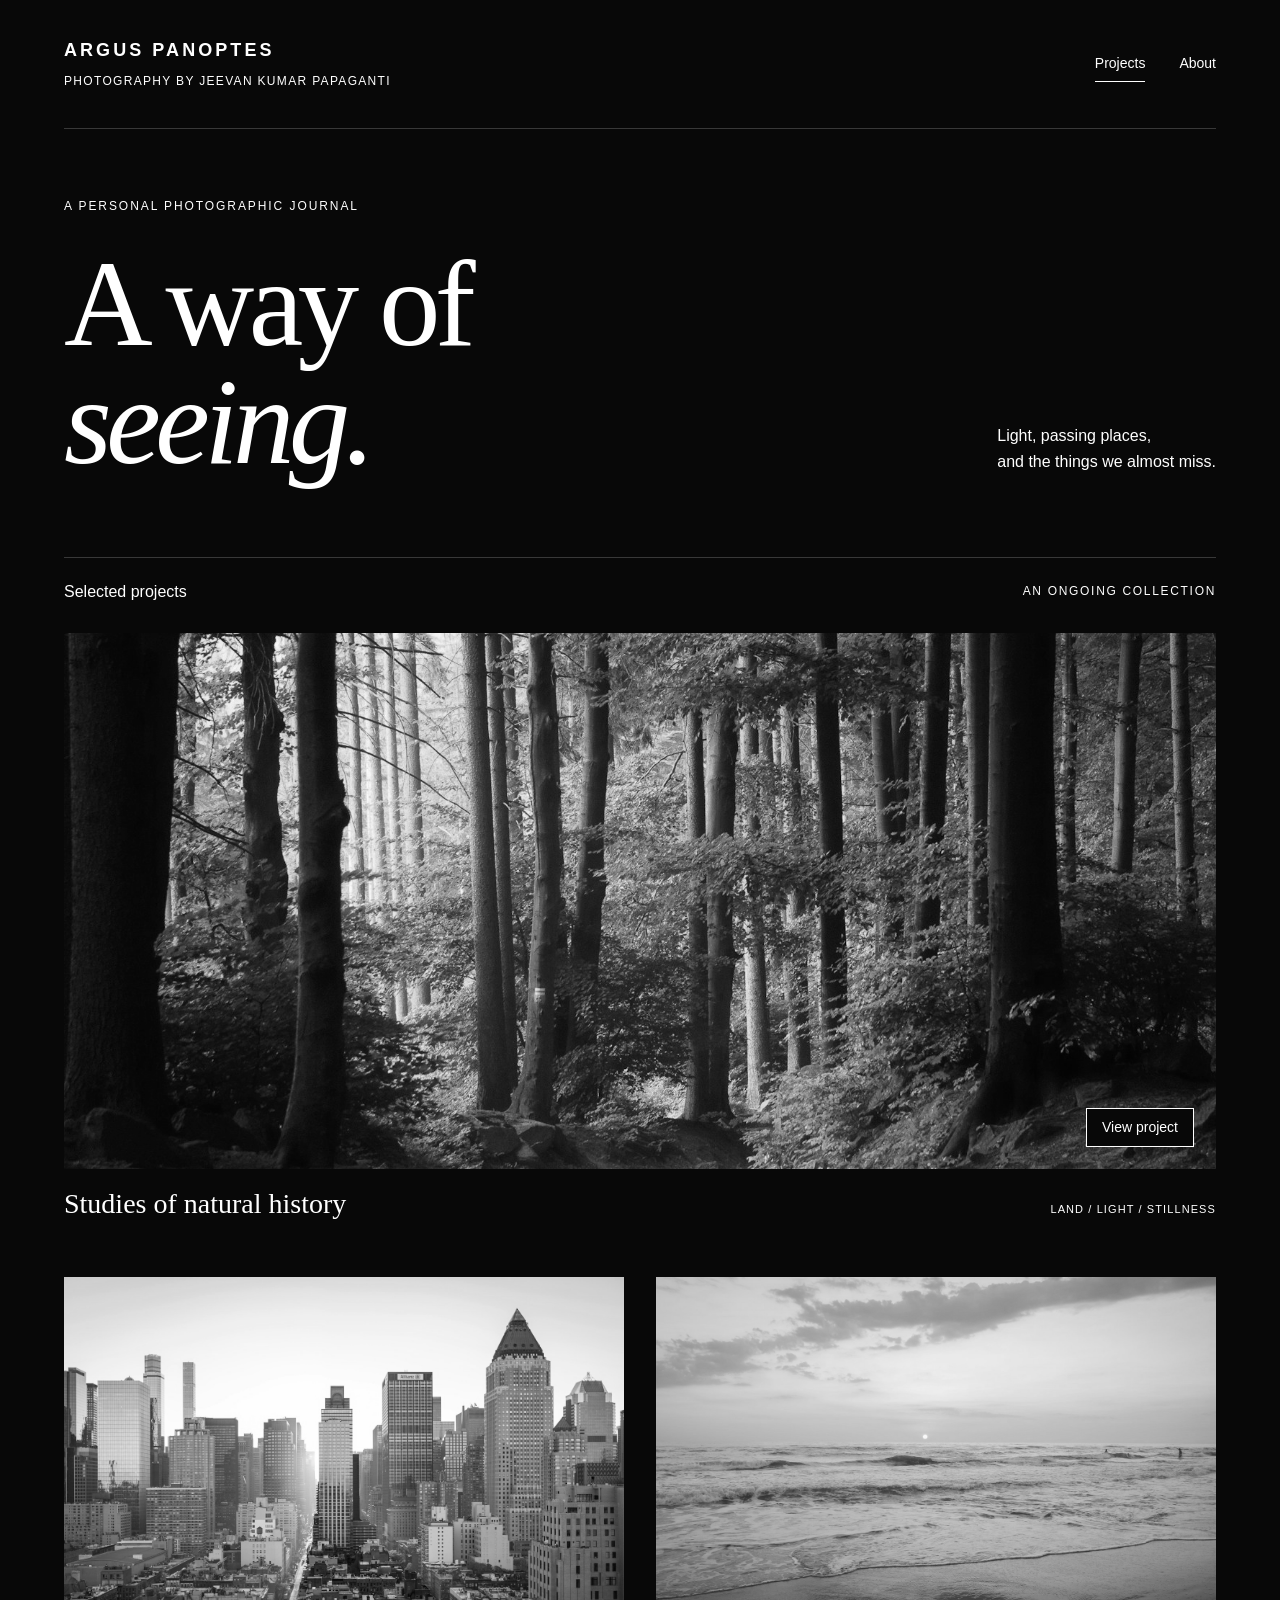
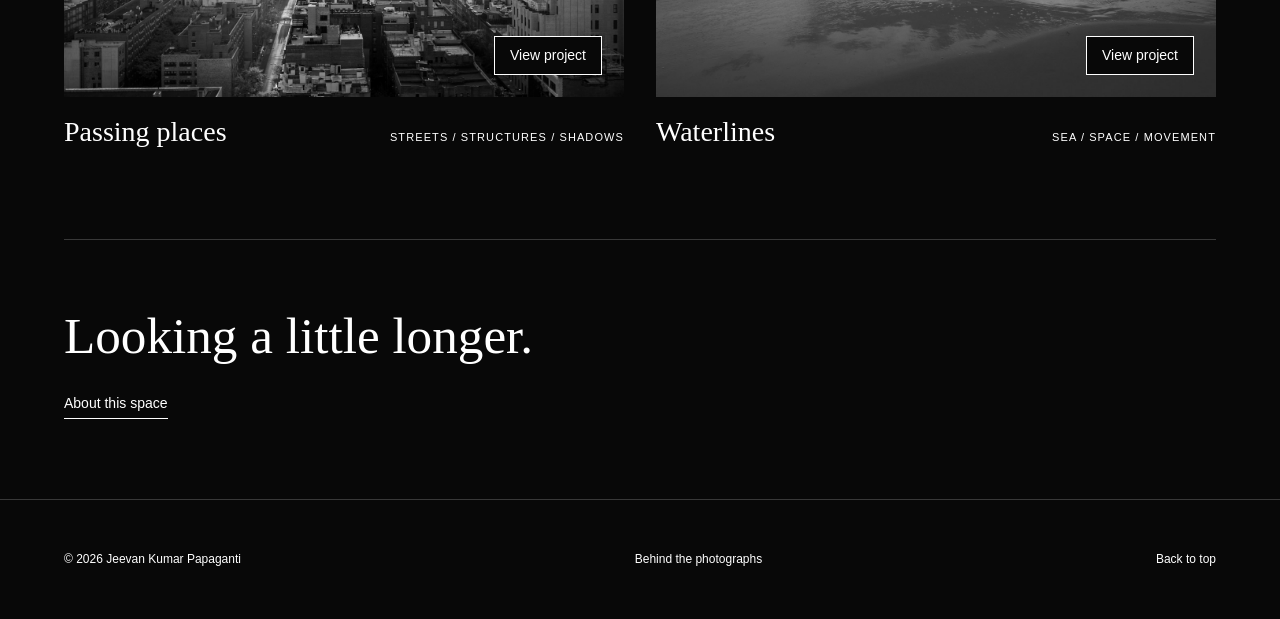
==== index.html @ d01eeb44 "Add files via upload" ====
<!doctype html>
<html lang="en">
<head>
  <meta charset="utf-8">
  <meta name="viewport" content="width=device-width, initial-scale=1">
  <meta name="description" content="Argus Panoptes — a photography portfolio of landscapes, architecture, and the sea.">
  <meta name="color-scheme" content="dark">
  <title>Selected projects | Argus Panoptes</title>
  <link rel="stylesheet" href="style.css">
</head>
<body id="top">
<a class="skip-link" href="#main">Skip to content</a>
<header class="site-header"><a class="brand" href="index.html" aria-label="Argus Panoptes home">ARGUS PANOPTES<span>PHOTOGRAPHY BY JEEVAN KUMAR PAPAGANTI</span></a><nav aria-label="Main navigation"><a href="index.html#projects" aria-current="page">Projects</a><a href="about.html">About</a></nav></header>
<main id="main"><section class="intro"><div><p class="eyebrow">A PERSONAL PHOTOGRAPHIC JOURNAL</p><h1>A way of<br><em>seeing.</em></h1></div><p class="intro-note">Light, passing places,<br>and the things we almost miss.</p></section><section id="projects" aria-labelledby="projects-title"><div class="section-heading"><h2 id="projects-title">Selected projects</h2><span>AN ONGOING COLLECTION</span></div><div class="project-grid"><article class="project-card"><a href="natural-history.html"><div class="image-wrap"><img src="images/forest.jpg" alt="Sunlight falling through a dense forest" fetchpriority="high" decoding="async"><span class="image-label">View project</span></div><div class="card-caption"><h3>Studies of natural history</h3><span>LAND / LIGHT / STILLNESS</span></div></a></article>
<article class="project-card"><a href="passing-places.html"><div class="image-wrap"><img src="images/city.jpg" alt="Buildings layered across a city skyline" loading="lazy" decoding="async"><span class="image-label">View project</span></div><div class="card-caption"><h3>Passing places</h3><span>STREETS / STRUCTURES / SHADOWS</span></div></a></article>
<article class="project-card"><a href="waterlines.html"><div class="image-wrap"><img src="images/coast.jpg" alt="An open stretch of ocean and coastline" loading="lazy" decoding="async"><span class="image-label">View project</span></div><div class="card-caption"><h3>Waterlines</h3><span>SEA / SPACE / MOVEMENT</span></div></a></article>
</div></section><section class="closing"><p>Looking a little longer.</p><a class="text-link" href="about.html">About this space</a></section></main>
<footer><span>© 2026 Jeevan Kumar Papaganti</span><a href="about.html">Behind the photographs</a><a href="#top">Back to top</a></footer>
</body>
</html>
---- style.css ----
/* ARGUS PANOPTES — plain HTML + CSS, no build step.
   All text is white. Change --background to adjust the canvas. */
:root { --background: #080808; --text: #fff; --line: #383838; --gutter: clamp(22px, 5vw, 88px); }
* { box-sizing: border-box; }
html { scroll-behavior: smooth; }
body { margin: 0; background: var(--background); color: var(--text); font: 16px/1.65 Arial, Helvetica, sans-serif; -webkit-font-smoothing: antialiased; }
a { color: inherit; text-decoration: none; }
a:focus-visible { outline: 2px solid #fff; outline-offset: 7px; }
img { display: block; width: 100%; filter: grayscale(100%); }
h1,h2,h3,p,figure { margin: 0; }
main, .site-header, footer { max-width: 1680px; margin-inline: auto; padding-inline: var(--gutter); }
.site-header { min-height: 128px; display: flex; align-items: center; justify-content: space-between; gap: 32px; }
.brand { font-size: 18px; letter-spacing: .17em; font-weight: 700; }
.brand span { display: block; margin-top: 7px; font-size: 12px; letter-spacing: .11em; font-weight: 400; }
nav { display: flex; gap: 34px; }
nav a { font-size: 14px; padding-block: 6px; border-bottom: 1px solid transparent; }
nav a:hover, nav a[aria-current] { border-color: #fff; }
.intro { border-top: 1px solid var(--line); padding: 68px 0 76px; display: flex; align-items: flex-end; justify-content: space-between; gap: 36px; }
.eyebrow { font-size: 12px; letter-spacing: .16em; margin-bottom: 28px; }
h1 { font: 400 clamp(68px, 9.6vw, 148px)/.96 Georgia, 'Times New Roman', serif; letter-spacing: -.045em; }
h1 em { font-weight: 400; }
.intro-note { max-width: 300px; font-size: 16px; padding-bottom: 5px; }
.section-heading { border-top: 1px solid var(--line); padding: 21px 0 28px; display: flex; align-items: center; justify-content: space-between; gap: 20px; }
.section-heading h2 { font-size: 16px; font-weight: 400; }
.section-heading span { font-size: 12px; letter-spacing: .14em; }
.project-grid { display: grid; grid-template-columns: repeat(2,minmax(0,1fr)); gap: 56px 32px; }
.project-card:first-child { grid-column: 1 / -1; }
.image-wrap { position: relative; overflow: hidden; background: #171717; }
.image-wrap img { aspect-ratio: 4 / 3; object-fit: cover; transition: transform .6s ease; }
.project-card:first-child img { aspect-ratio: 2.15 / 1; }
.image-label { position: absolute; right: 22px; bottom: 22px; padding: 7px 15px; background: #080808; border: 1px solid #fff; font-size: 14px; }
.project-card a:hover img { transform: scale(1.025); }
.card-caption { padding-top: 17px; display: flex; align-items: baseline; justify-content: space-between; gap: 12px; }
.card-caption h3 { font: 400 28px/1.25 Georgia, serif; }
.card-caption span { font-size: 11px; letter-spacing: .1em; }
.closing { margin-top: 90px; padding: 65px 0 80px; border-top: 1px solid var(--line); }
.closing p { font: 400 clamp(32px,4vw,58px)/1.2 Georgia,serif; margin-bottom: 24px; }
.text-link { display: inline-block; border-bottom: 1px solid #fff; padding-bottom: 3px; font-size: 14px; }
footer { min-height: 120px; display: flex; justify-content: space-between; align-items: center; gap: 24px; border-top: 1px solid var(--line); font-size: 12px; }
footer a:hover { text-decoration: underline; }
.project-intro { border-top: 1px solid var(--line); padding: 40px 0 64px; }
.project-intro .eyebrow { margin-top: 56px; }
.project-intro h1 { max-width: 1000px; font-size: clamp(54px,7.5vw,112px); }
.project-intro > p:last-child { margin-top: 24px; }
.photo-series { display: grid; gap: 80px; }
.photo-series img { height: auto; }
.photo-series .inset { width: 72%; margin-inline: auto; }
figcaption { font-size: 13px; padding-top: 13px; }
.next-project { margin-top: 90px; border-top: 1px solid var(--line); padding: 44px 0 70px; }
.next-project .eyebrow { margin-bottom: 16px; }
.next-project > a { font: 400 clamp(32px,5vw,64px)/1.2 Georgia,serif; }
.next-project > a:hover { text-decoration: underline; text-underline-offset: 8px; }
.about-layout { border-top: 1px solid var(--line); padding: 64px 0 90px; display: grid; grid-template-columns: 1fr 1fr; gap: 8%; align-items: start; }
.about-photo img { aspect-ratio: 3/4; object-fit: cover; }
.about-copy h1 { font-size: clamp(48px,5.5vw,84px); margin-bottom: 36px; }
.about-copy p { margin-bottom: 22px; max-width: 490px; }
.about-copy .name { font-size: 18px; }
.about-copy .demo-note { margin-top: 48px; font-size: 12px; border-top: 1px solid var(--line); padding-top: 20px; }
.skip-link { position: absolute; top: -100px; left: 16px; z-index: 10; background: #080808; padding: 12px 18px; border: 1px solid white; }
.skip-link:focus { top: 12px; }
@media (max-width: 900px) { .card-caption { display: block; } .card-caption span { display: block; margin-top: 7px; } .about-layout { gap: 6%; } }
@media (max-width: 600px) {
 .site-header { min-height: 125px; align-items: flex-start; padding-top: 25px; gap: 18px; }
 .brand { font-size: 14px; } .brand span { max-width: 180px; font-size: 10px; }
 nav { gap: 18px; } nav a { font-size: 14px; }
 .intro { padding: 44px 0; display: block; } .intro-note { margin-top: 30px; }
 h1 { font-size: clamp(64px,17vw,100px); }
 .section-heading span { font-size: 10px; text-align: right; }
 .project-grid { grid-template-columns: 1fr; gap: 36px; }
 .project-card:first-child img { aspect-ratio: 4/3; }
 .card-caption h3 { font-size: 26px; }
 .closing { margin-top: 50px; padding: 40px 0 50px; }
 footer { padding-block: 25px; flex-wrap: wrap; gap: 14px 24px; }
 footer span { width: 100%; }
 .photo-series { gap: 40px; } .photo-series .inset { width: 100%; }
 .project-intro { padding-bottom: 40px; }
 .project-intro .eyebrow { margin-top: 36px; }
 .about-layout { grid-template-columns: 1fr; gap: 40px; padding-top: 32px; }
 .about-photo img { aspect-ratio: 4/3; } .about-copy h1 { font-size: 58px; }
}
@media (prefers-reduced-motion: reduce) { html { scroll-behavior: auto; } .image-wrap img { transition: none; } }
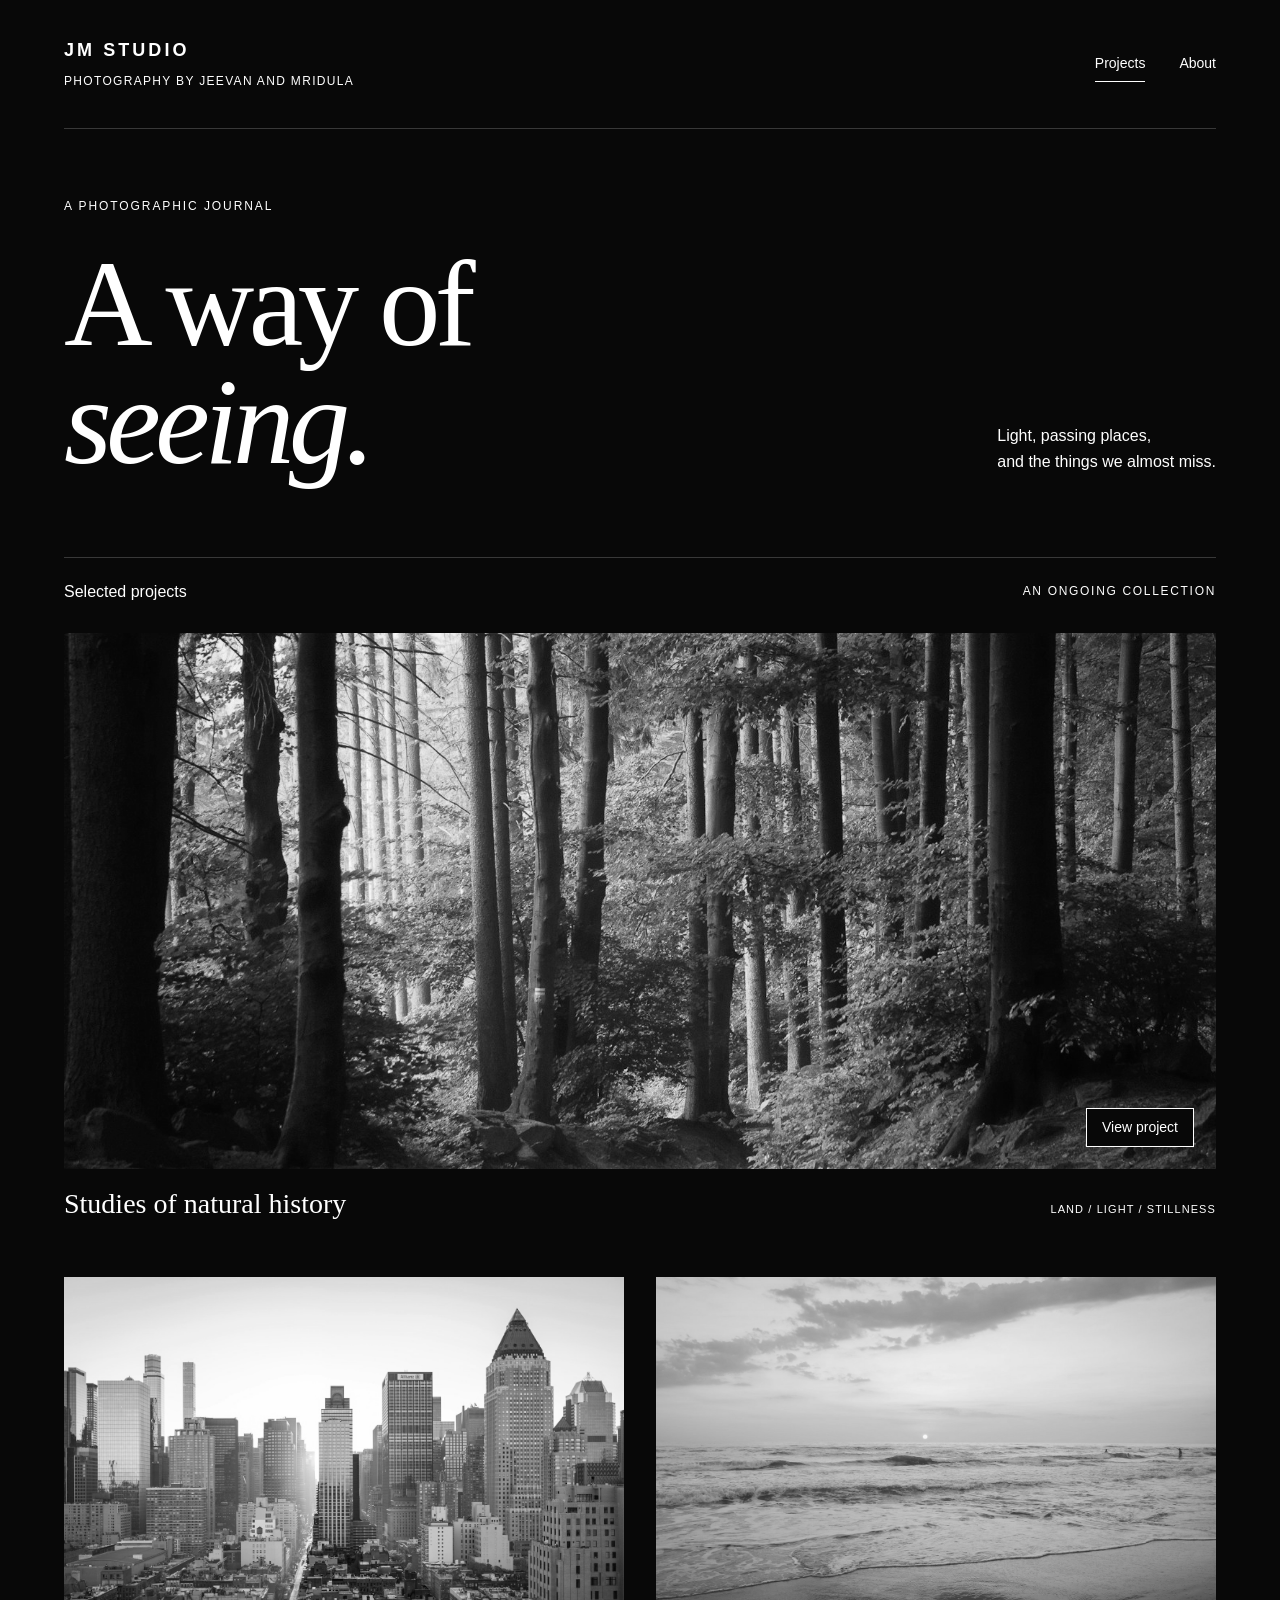
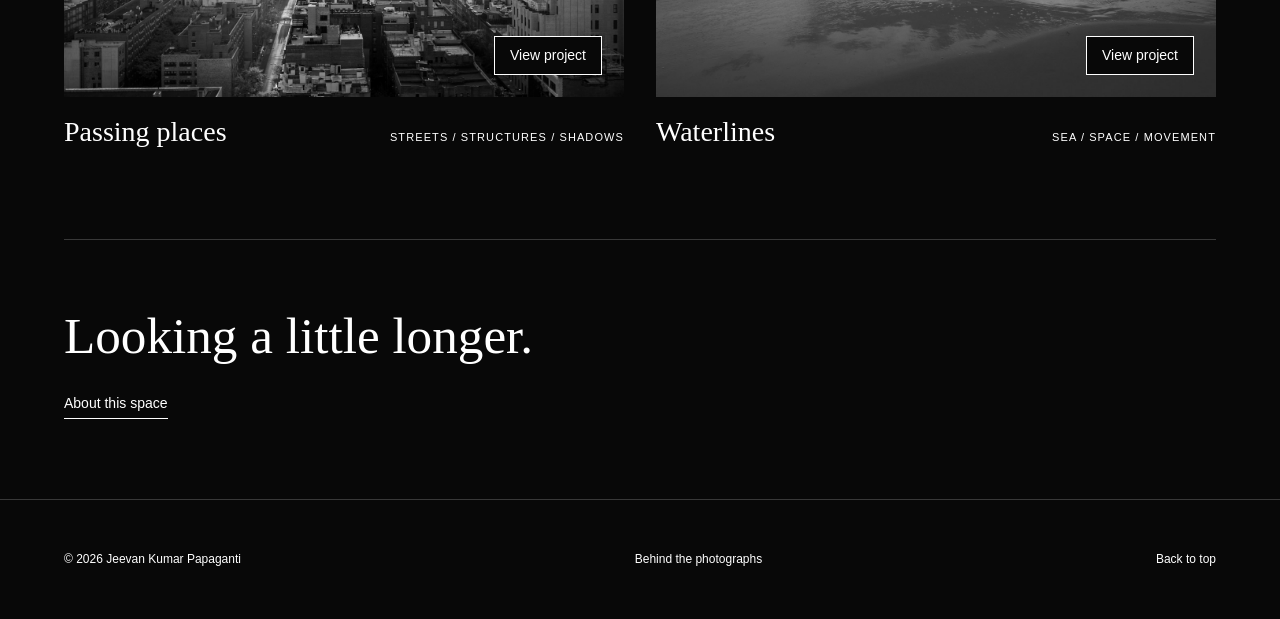
==== commit dbbe3890: "Update index.html" ====
--- a/index.html
+++ b/index.html
@@ -10,11 +10,11 @@
 </head>
 <body id="top">
 <a class="skip-link" href="#main">Skip to content</a>
-<header class="site-header"><a class="brand" href="index.html" aria-label="Argus Panoptes home">ARGUS PANOPTES<span>PHOTOGRAPHY BY JEEVAN KUMAR PAPAGANTI</span></a><nav aria-label="Main navigation"><a href="index.html#projects" aria-current="page">Projects</a><a href="about.html">About</a></nav></header>
-<main id="main"><section class="intro"><div><p class="eyebrow">A PERSONAL PHOTOGRAPHIC JOURNAL</p><h1>A way of<br><em>seeing.</em></h1></div><p class="intro-note">Light, passing places,<br>and the things we almost miss.</p></section><section id="projects" aria-labelledby="projects-title"><div class="section-heading"><h2 id="projects-title">Selected projects</h2><span>AN ONGOING COLLECTION</span></div><div class="project-grid"><article class="project-card"><a href="natural-history.html"><div class="image-wrap"><img src="images/forest.jpg" alt="Sunlight falling through a dense forest" fetchpriority="high" decoding="async"><span class="image-label">View project</span></div><div class="card-caption"><h3>Studies of natural history</h3><span>LAND / LIGHT / STILLNESS</span></div></a></article>
+<header class="site-header"><a class="brand" href="index.html" aria-label="Argus Panoptes home">JM STUDIO<span>PHOTOGRAPHY BY JEEVAN AND MRIDULA</span></a><nav aria-label="Main navigation"><a href="index.html#projects" aria-current="page">Projects</a><a href="about.html">About</a></nav></header>
+<main id="main"><section class="intro"><div><p class="eyebrow">A PHOTOGRAPHIC JOURNAL</p><h1>A way of<br><em>seeing.</em></h1></div><p class="intro-note">Light, passing places,<br>and the things we almost miss.</p></section><section id="projects" aria-labelledby="projects-title"><div class="section-heading"><h2 id="projects-title">Selected projects</h2><span>AN ONGOING COLLECTION</span></div><div class="project-grid"><article class="project-card"><a href="natural-history.html"><div class="image-wrap"><img src="images/forest.jpg" alt="Sunlight falling through a dense forest" fetchpriority="high" decoding="async"><span class="image-label">View project</span></div><div class="card-caption"><h3>Studies of natural history</h3><span>LAND / LIGHT / STILLNESS</span></div></a></article>
 <article class="project-card"><a href="passing-places.html"><div class="image-wrap"><img src="images/city.jpg" alt="Buildings layered across a city skyline" loading="lazy" decoding="async"><span class="image-label">View project</span></div><div class="card-caption"><h3>Passing places</h3><span>STREETS / STRUCTURES / SHADOWS</span></div></a></article>
 <article class="project-card"><a href="waterlines.html"><div class="image-wrap"><img src="images/coast.jpg" alt="An open stretch of ocean and coastline" loading="lazy" decoding="async"><span class="image-label">View project</span></div><div class="card-caption"><h3>Waterlines</h3><span>SEA / SPACE / MOVEMENT</span></div></a></article>
 </div></section><section class="closing"><p>Looking a little longer.</p><a class="text-link" href="about.html">About this space</a></section></main>
 <footer><span>© 2026 Jeevan Kumar Papaganti</span><a href="about.html">Behind the photographs</a><a href="#top">Back to top</a></footer>
 </body>
-</html>+</html>
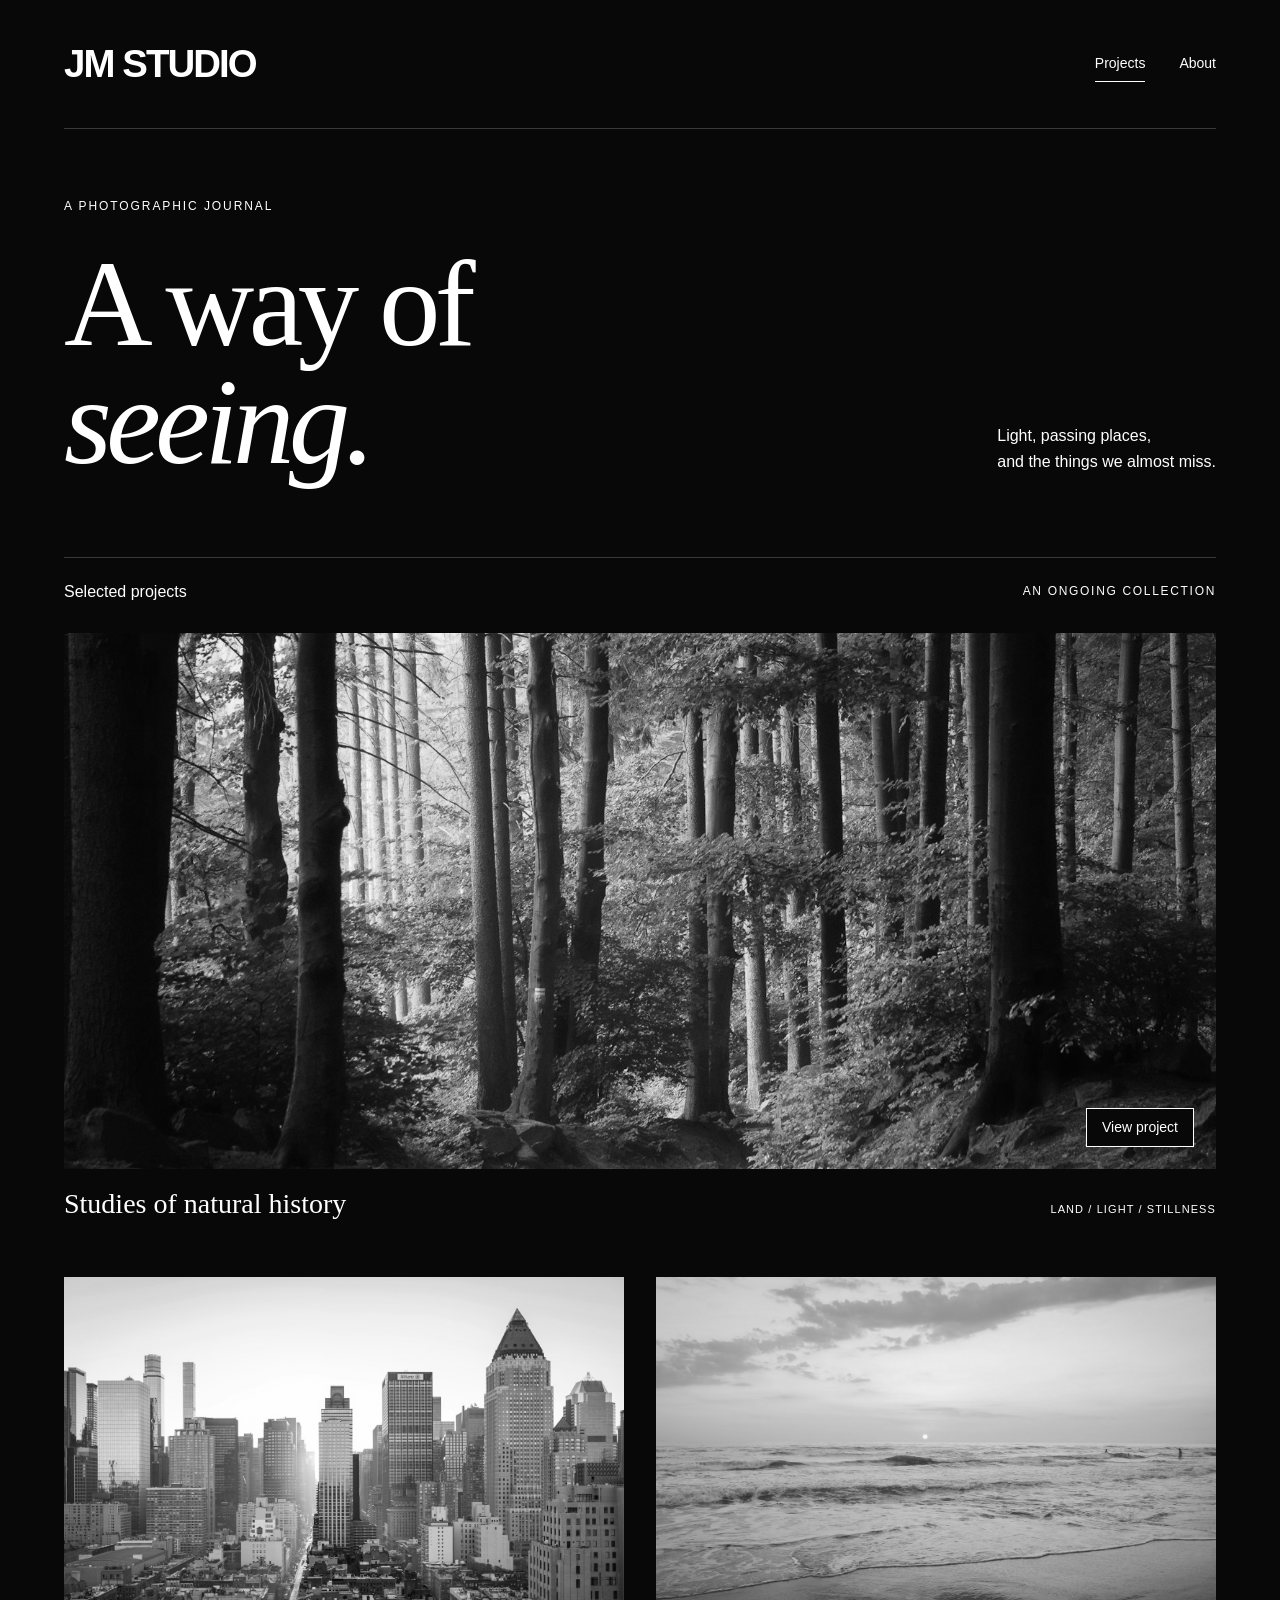
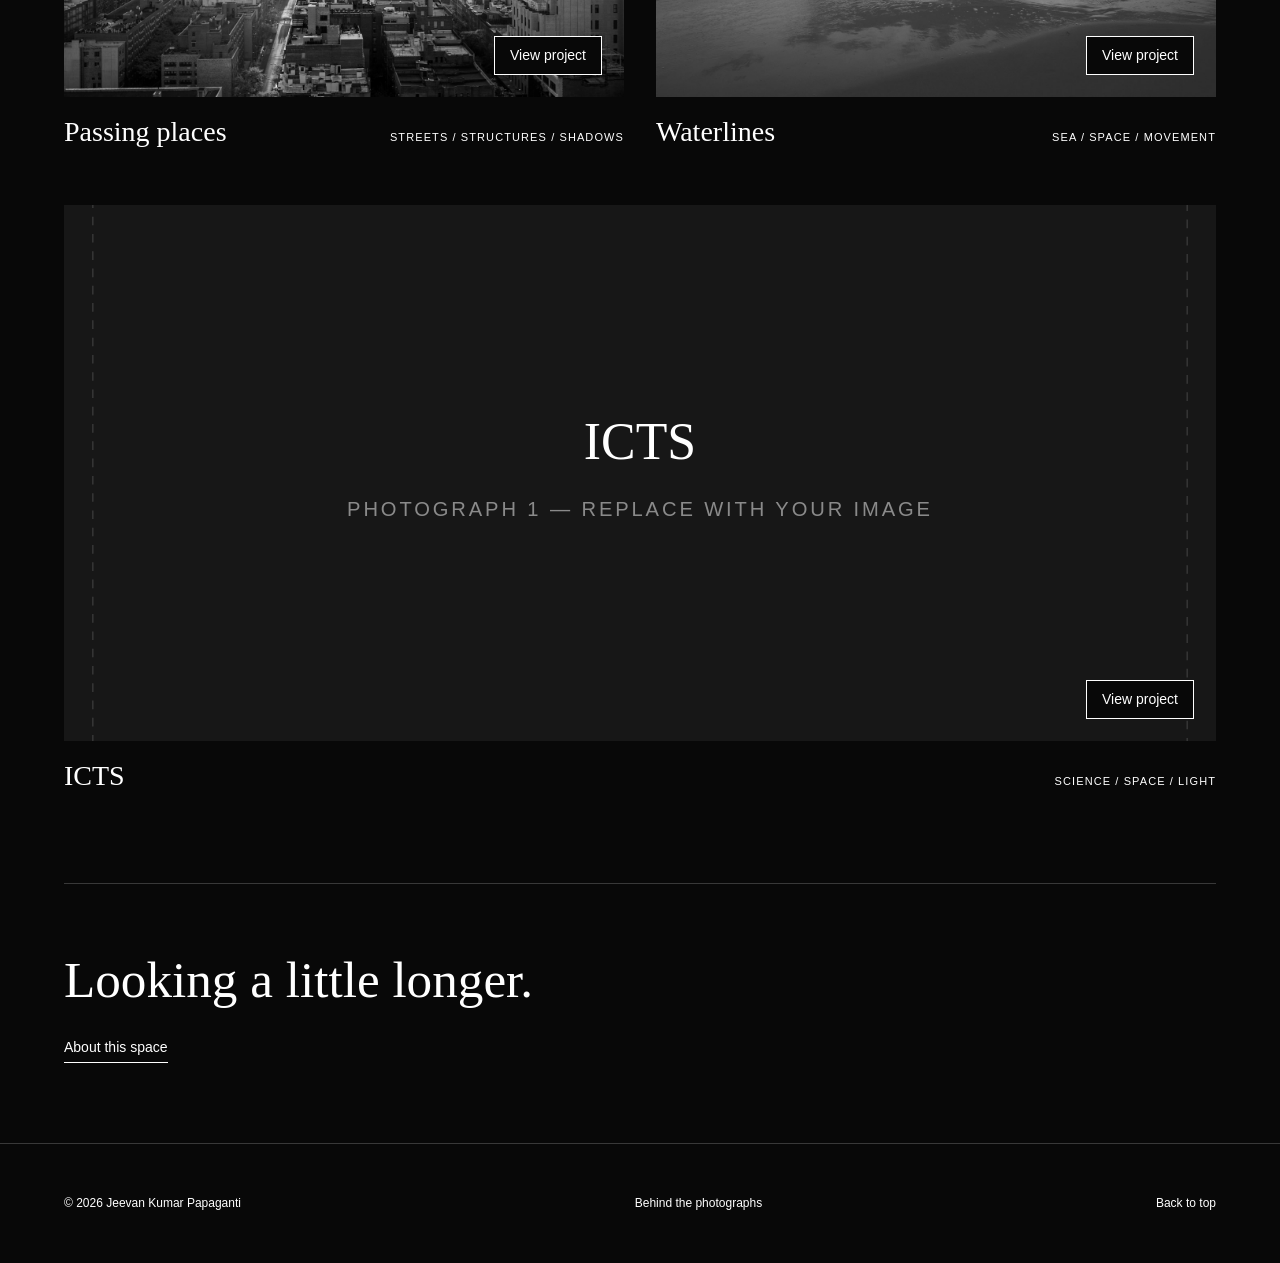
==== commit 1c1c8456: "Unify JM STUDIO logo size and add ICTS project with auto-generated photo archive (6b01cbff82276eb7cb" ====
--- a/index.html
+++ b/index.html
@@ -3,17 +3,18 @@
 <head>
   <meta charset="utf-8">
   <meta name="viewport" content="width=device-width, initial-scale=1">
-  <meta name="description" content="Argus Panoptes — a photography portfolio of landscapes, architecture, and the sea.">
+  <meta name="description" content="JM STUDIO — a photography portfolio of landscapes, architecture, and the sea.">
   <meta name="color-scheme" content="dark">
-  <title>Selected projects | Argus Panoptes</title>
+  <title>Selected projects | JM STUDIO</title>
   <link rel="stylesheet" href="style.css">
 </head>
 <body id="top">
 <a class="skip-link" href="#main">Skip to content</a>
-<header class="site-header"><a class="brand" href="index.html" aria-label="Argus Panoptes home">JM STUDIO<span>PHOTOGRAPHY BY JEEVAN AND MRIDULA</span></a><nav aria-label="Main navigation"><a href="index.html#projects" aria-current="page">Projects</a><a href="about.html">About</a></nav></header>
+<header class="site-header"><a class="brand" href="index.html" aria-label="JM STUDIO home">JM STUDIO</a><nav aria-label="Main navigation"><a href="index.html#projects" aria-current="page">Projects</a><a href="about.html">About</a></nav></header>
 <main id="main"><section class="intro"><div><p class="eyebrow">A PHOTOGRAPHIC JOURNAL</p><h1>A way of<br><em>seeing.</em></h1></div><p class="intro-note">Light, passing places,<br>and the things we almost miss.</p></section><section id="projects" aria-labelledby="projects-title"><div class="section-heading"><h2 id="projects-title">Selected projects</h2><span>AN ONGOING COLLECTION</span></div><div class="project-grid"><article class="project-card"><a href="natural-history.html"><div class="image-wrap"><img src="images/forest.jpg" alt="Sunlight falling through a dense forest" fetchpriority="high" decoding="async"><span class="image-label">View project</span></div><div class="card-caption"><h3>Studies of natural history</h3><span>LAND / LIGHT / STILLNESS</span></div></a></article>
 <article class="project-card"><a href="passing-places.html"><div class="image-wrap"><img src="images/city.jpg" alt="Buildings layered across a city skyline" loading="lazy" decoding="async"><span class="image-label">View project</span></div><div class="card-caption"><h3>Passing places</h3><span>STREETS / STRUCTURES / SHADOWS</span></div></a></article>
 <article class="project-card"><a href="waterlines.html"><div class="image-wrap"><img src="images/coast.jpg" alt="An open stretch of ocean and coastline" loading="lazy" decoding="async"><span class="image-label">View project</span></div><div class="card-caption"><h3>Waterlines</h3><span>SEA / SPACE / MOVEMENT</span></div></a></article>
+<article class="project-card"><a href="icts.html"><div class="image-wrap"><img src="images/icts/icts-placeholder-1.svg" alt="Placeholder for an ICTS photograph" loading="lazy" decoding="async"><span class="image-label">View project</span></div><div class="card-caption"><h3>ICTS</h3><span>SCIENCE / SPACE / LIGHT</span></div></a></article>
 </div></section><section class="closing"><p>Looking a little longer.</p><a class="text-link" href="about.html">About this space</a></section></main>
 <footer><span>© 2026 Jeevan Kumar Papaganti</span><a href="about.html">Behind the photographs</a><a href="#top">Back to top</a></footer>
 </body>
--- a/style.css
+++ b/style.css
@@ -10,8 +10,7 @@
 h1,h2,h3,p,figure { margin: 0; }
 main, .site-header, footer { max-width: 1680px; margin-inline: auto; padding-inline: var(--gutter); }
 .site-header { min-height: 128px; display: flex; align-items: center; justify-content: space-between; gap: 32px; }
-.brand { font-size: 18px; letter-spacing: .17em; font-weight: 700; }
-.brand span { display: block; margin-top: 7px; font-size: 12px; letter-spacing: .11em; font-weight: 400; }
+.brand { font-size: clamp(25px, 3vw, 42px); font-weight: 700; letter-spacing: -.05em; line-height: 1.1; } /* matches about.css */
 nav { display: flex; gap: 34px; }
 nav a { font-size: 14px; padding-block: 6px; border-bottom: 1px solid transparent; }
 nav a:hover, nav a[aria-current] { border-color: #fff; }
@@ -28,6 +27,9 @@
 .image-wrap { position: relative; overflow: hidden; background: #171717; }
 .image-wrap img { aspect-ratio: 4 / 3; object-fit: cover; transition: transform .6s ease; }
 .project-card:first-child img { aspect-ratio: 2.15 / 1; }
+/* A lone last card (even count) also spans the full width. */
+.project-card:nth-child(even):last-child { grid-column: 1 / -1; }
+.project-card:nth-child(even):last-child img { aspect-ratio: 2.15 / 1; }
 .image-label { position: absolute; right: 22px; bottom: 22px; padding: 7px 15px; background: #080808; border: 1px solid #fff; font-size: 14px; }
 .project-card a:hover img { transform: scale(1.025); }
 .card-caption { padding-top: 17px; display: flex; align-items: baseline; justify-content: space-between; gap: 12px; }
@@ -58,24 +60,51 @@
 .about-copy .demo-note { margin-top: 48px; font-size: 12px; border-top: 1px solid var(--line); padding-top: 20px; }
 .skip-link { position: absolute; top: -100px; left: 16px; z-index: 10; background: #080808; padding: 12px 18px; border: 1px solid white; }
 .skip-link:focus { top: 12px; }
+/* ICTS archive (pages generated by scripts/build-icts-archive.mjs) */
+.archive-link { margin-top: 80px; border-top: 1px solid var(--line); padding-top: 40px; display: flex; align-items: baseline; justify-content: space-between; gap: 20px; flex-wrap: wrap; }
+.archive-link p { font: 400 clamp(26px,3vw,40px)/1.2 Georgia,serif; }
+.archive-grid { list-style: none; margin: 0; padding: 0; display: grid; grid-template-columns: repeat(auto-fill, minmax(min(100%, 240px), 1fr)); gap: 12px; }
+.archive-grid a { display: block; overflow: hidden; background: #171717; }
+.archive-grid img { aspect-ratio: 1; height: auto; object-fit: cover; transition: transform .5s ease, opacity .3s ease; }
+.archive-grid a:hover img { transform: scale(1.03); opacity: .85; }
+.archive-grid a:focus-visible { outline-offset: 3px; }
+.archive-empty { border-top: 1px solid var(--line); padding: 40px 0; }
+.pagination { margin-top: 56px; display: flex; align-items: center; justify-content: space-between; gap: 20px; flex-wrap: wrap; font-size: 14px; }
+.page-numbers { display: flex; flex-wrap: wrap; gap: 6px; }
+.page-numbers a, .page-gap { min-width: 40px; padding: 8px 10px; text-align: center; border: 1px solid var(--line); }
+.page-gap { border-color: transparent; }
+.page-numbers a:hover, .page-numbers a[aria-current] { border-color: #fff; }
+.page-step { border-bottom: 1px solid #fff; padding-bottom: 3px; }
+.page-step[aria-disabled] { opacity: .35; border-color: transparent; }
+.viewer { width: 100vw; height: 100vh; max-width: none; max-height: none; margin: 0; padding: 56px 72px; border: 0; background: rgba(8,8,8,.97); color: #fff; }
+.viewer[open] { display: flex; align-items: center; justify-content: center; }
+.viewer::backdrop { background: rgba(8,8,8,.9); }
+.viewer img { width: auto; max-width: 100%; max-height: 100%; object-fit: contain; }
+.viewer button { position: absolute; background: none; border: 0; color: #fff; font: inherit; cursor: pointer; padding: 10px 14px; }
+.viewer button:focus-visible { outline: 2px solid #fff; }
+.viewer-close { top: 12px; right: 16px; font-size: 14px; border-bottom: 1px solid #fff; }
+.viewer-prev, .viewer-next { top: 50%; transform: translateY(-50%); font-size: 48px; line-height: 1; }
+.viewer-prev { left: 8px; } .viewer-next { right: 8px; }
+.viewer-count { position: absolute; top: 20px; left: 24px; font-size: 13px; letter-spacing: .1em; }
 @media (max-width: 900px) { .card-caption { display: block; } .card-caption span { display: block; margin-top: 7px; } .about-layout { gap: 6%; } }
 @media (max-width: 600px) {
  .site-header { min-height: 125px; align-items: flex-start; padding-top: 25px; gap: 18px; }
- .brand { font-size: 14px; } .brand span { max-width: 180px; font-size: 10px; }
  nav { gap: 18px; } nav a { font-size: 14px; }
  .intro { padding: 44px 0; display: block; } .intro-note { margin-top: 30px; }
  h1 { font-size: clamp(64px,17vw,100px); }
  .section-heading span { font-size: 10px; text-align: right; }
  .project-grid { grid-template-columns: 1fr; gap: 36px; }
- .project-card:first-child img { aspect-ratio: 4/3; }
+ .project-card:first-child img, .project-card:nth-child(even):last-child img { aspect-ratio: 4/3; }
  .card-caption h3 { font-size: 26px; }
  .closing { margin-top: 50px; padding: 40px 0 50px; }
  footer { padding-block: 25px; flex-wrap: wrap; gap: 14px 24px; }
  footer span { width: 100%; }
+ .archive-grid { grid-template-columns: repeat(2, minmax(0, 1fr)); gap: 6px; }
+ .viewer { padding: 56px 12px; } .viewer-prev, .viewer-next { top: auto; bottom: 12px; transform: none; }
  .photo-series { gap: 40px; } .photo-series .inset { width: 100%; }
  .project-intro { padding-bottom: 40px; }
  .project-intro .eyebrow { margin-top: 36px; }
  .about-layout { grid-template-columns: 1fr; gap: 40px; padding-top: 32px; }
  .about-photo img { aspect-ratio: 4/3; } .about-copy h1 { font-size: 58px; }
 }
-@media (prefers-reduced-motion: reduce) { html { scroll-behavior: auto; } .image-wrap img { transition: none; } }
+@media (prefers-reduced-motion: reduce) { html { scroll-behavior: auto; } .image-wrap img, .archive-grid img { transition: none; } }
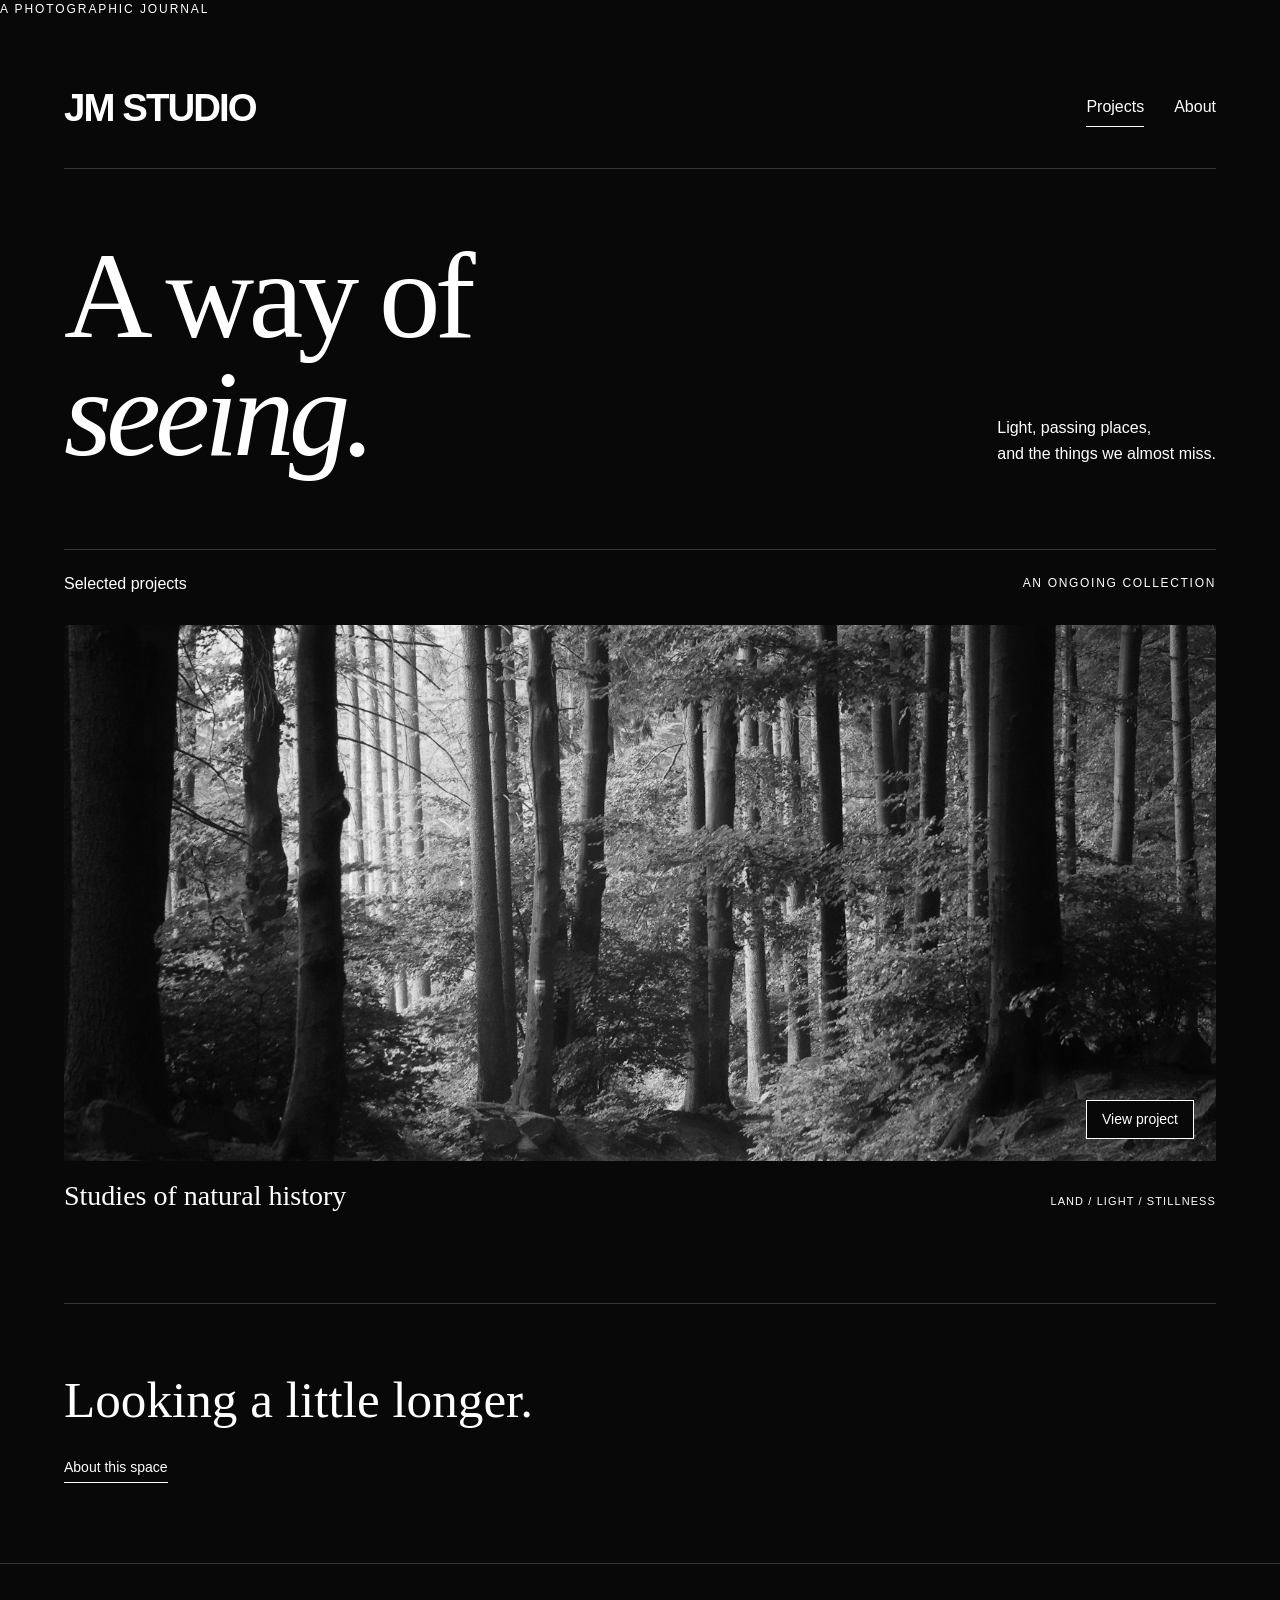
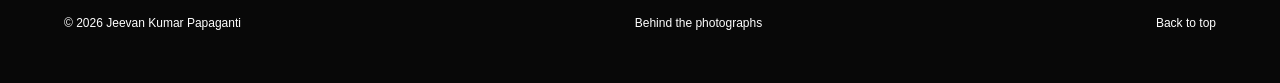
==== commit b75c5cd2: "deleted someshit" ====
--- a/index.html
+++ b/index.html
@@ -5,16 +5,16 @@
   <meta name="viewport" content="width=device-width, initial-scale=1">
   <meta name="description" content="JM STUDIO — a photography portfolio of landscapes, architecture, and the sea.">
   <meta name="color-scheme" content="dark">
-  <title>Selected projects | JM STUDIO</title>
+  <title>Selected projects | JM STUDIO</title><p class="eyebrow">A PHOTOGRAPHIC JOURNAL</p>
   <link rel="stylesheet" href="style.css">
 </head>
 <body id="top">
 <a class="skip-link" href="#main">Skip to content</a>
 <header class="site-header"><a class="brand" href="index.html" aria-label="JM STUDIO home">JM STUDIO</a><nav aria-label="Main navigation"><a href="index.html#projects" aria-current="page">Projects</a><a href="about.html">About</a></nav></header>
-<main id="main"><section class="intro"><div><p class="eyebrow">A PHOTOGRAPHIC JOURNAL</p><h1>A way of<br><em>seeing.</em></h1></div><p class="intro-note">Light, passing places,<br>and the things we almost miss.</p></section><section id="projects" aria-labelledby="projects-title"><div class="section-heading"><h2 id="projects-title">Selected projects</h2><span>AN ONGOING COLLECTION</span></div><div class="project-grid"><article class="project-card"><a href="natural-history.html"><div class="image-wrap"><img src="images/forest.jpg" alt="Sunlight falling through a dense forest" fetchpriority="high" decoding="async"><span class="image-label">View project</span></div><div class="card-caption"><h3>Studies of natural history</h3><span>LAND / LIGHT / STILLNESS</span></div></a></article>
-<article class="project-card"><a href="passing-places.html"><div class="image-wrap"><img src="images/city.jpg" alt="Buildings layered across a city skyline" loading="lazy" decoding="async"><span class="image-label">View project</span></div><div class="card-caption"><h3>Passing places</h3><span>STREETS / STRUCTURES / SHADOWS</span></div></a></article>
-<article class="project-card"><a href="waterlines.html"><div class="image-wrap"><img src="images/coast.jpg" alt="An open stretch of ocean and coastline" loading="lazy" decoding="async"><span class="image-label">View project</span></div><div class="card-caption"><h3>Waterlines</h3><span>SEA / SPACE / MOVEMENT</span></div></a></article>
-<article class="project-card"><a href="icts.html"><div class="image-wrap"><img src="images/icts/icts-placeholder-1.svg" alt="Placeholder for an ICTS photograph" loading="lazy" decoding="async"><span class="image-label">View project</span></div><div class="card-caption"><h3>ICTS</h3><span>SCIENCE / SPACE / LIGHT</span></div></a></article>
+<main id="main"><section class="intro"><div><h1>A way of<br><em>seeing.</em></h1></div><p class="intro-note">Light, passing places,<br>and the things we almost miss.</p></section><section id="projects" aria-labelledby="projects-title"><div class="section-heading"><h2 id="projects-title">Selected projects</h2><span>AN ONGOING COLLECTION</span></div><div class="project-grid"><article class="project-card"><a href="natural-history.html"><div class="image-wrap"><img src="images/forest.jpg" alt="Sunlight falling through a dense forest" fetchpriority="high" decoding="async"><span class="image-label">View project</span></div><div class="card-caption"><h3>Studies of natural history</h3><span>LAND / LIGHT / STILLNESS</span></div></a></article>
+<!-- <article class="project-card"><a href="passing-places.html"><div class="image-wrap"><img src="images/city.jpg" alt="Buildings layered across a city skyline" loading="lazy" decoding="async"><span class="image-label">View project</span></div><div class="card-caption"><h3>Passing places</h3><span>STREETS / STRUCTURES / SHADOWS</span></div></a></article> -->
+<!-- <article class="project-card"><a href="waterlines.html"><div class="image-wrap"><img src="images/coast.jpg" alt="An open stretch of ocean and coastline" loading="lazy" decoding="async"><span class="image-label">View project</span></div><div class="card-caption"><h3>Waterlines</h3><span>SEA / SPACE / MOVEMENT</span></div></a></article> -->
+<!-- <article class="project-card"><a href="icts.html"><div class="image-wrap"><img src="images/icts/icts-placeholder-1.svg" alt="Placeholder for an ICTS photograph" loading="lazy" decoding="async"><span class="image-label">View project</span></div><div class="card-caption"><h3>ICTS</h3><span>SCIENCE / SPACE / LIGHT</span></div></a></article> -->
 </div></section><section class="closing"><p>Looking a little longer.</p><a class="text-link" href="about.html">About this space</a></section></main>
 <footer><span>© 2026 Jeevan Kumar Papaganti</span><a href="about.html">Behind the photographs</a><a href="#top">Back to top</a></footer>
 </body>
--- a/style.css
+++ b/style.css
@@ -9,10 +9,11 @@
 img { display: block; width: 100%; filter: grayscale(100%); }
 h1,h2,h3,p,figure { margin: 0; }
 main, .site-header, footer { max-width: 1680px; margin-inline: auto; padding-inline: var(--gutter); }
-.site-header { min-height: 128px; display: flex; align-items: center; justify-content: space-between; gap: 32px; }
-.brand { font-size: clamp(25px, 3vw, 42px); font-weight: 700; letter-spacing: -.05em; line-height: 1.1; } /* matches about.css */
-nav { display: flex; gap: 34px; }
-nav a { font-size: 14px; padding-block: 6px; border-bottom: 1px solid transparent; }
+/* Header + logo match about.css exactly so JM STUDIO looks identical on every page. */
+.site-header { max-width: 1560px; padding-inline: clamp(22px, 5vw, 80px); min-height: 120px; display: flex; align-items: center; justify-content: space-between; gap: 24px; }
+.brand { font-size: clamp(25px, 3vw, 42px); font-weight: 700; letter-spacing: -.05em; line-height: 1.1; white-space: nowrap; font-family: Arial, Helvetica, sans-serif; }
+nav { display: flex; gap: 30px; }
+nav a { font-size: 16px; padding-block: 6px; border-bottom: 1px solid transparent; }
 nav a:hover, nav a[aria-current] { border-color: #fff; }
 .intro { border-top: 1px solid var(--line); padding: 68px 0 76px; display: flex; align-items: flex-end; justify-content: space-between; gap: 36px; }
 .eyebrow { font-size: 12px; letter-spacing: .16em; margin-bottom: 28px; }
@@ -88,7 +89,7 @@
 .viewer-count { position: absolute; top: 20px; left: 24px; font-size: 13px; letter-spacing: .1em; }
 @media (max-width: 900px) { .card-caption { display: block; } .card-caption span { display: block; margin-top: 7px; } .about-layout { gap: 6%; } }
 @media (max-width: 600px) {
- .site-header { min-height: 125px; align-items: flex-start; padding-top: 25px; gap: 18px; }
+ .site-header { min-height: 96px; gap: 18px; }
  nav { gap: 18px; } nav a { font-size: 14px; }
  .intro { padding: 44px 0; display: block; } .intro-note { margin-top: 30px; }
  h1 { font-size: clamp(64px,17vw,100px); }
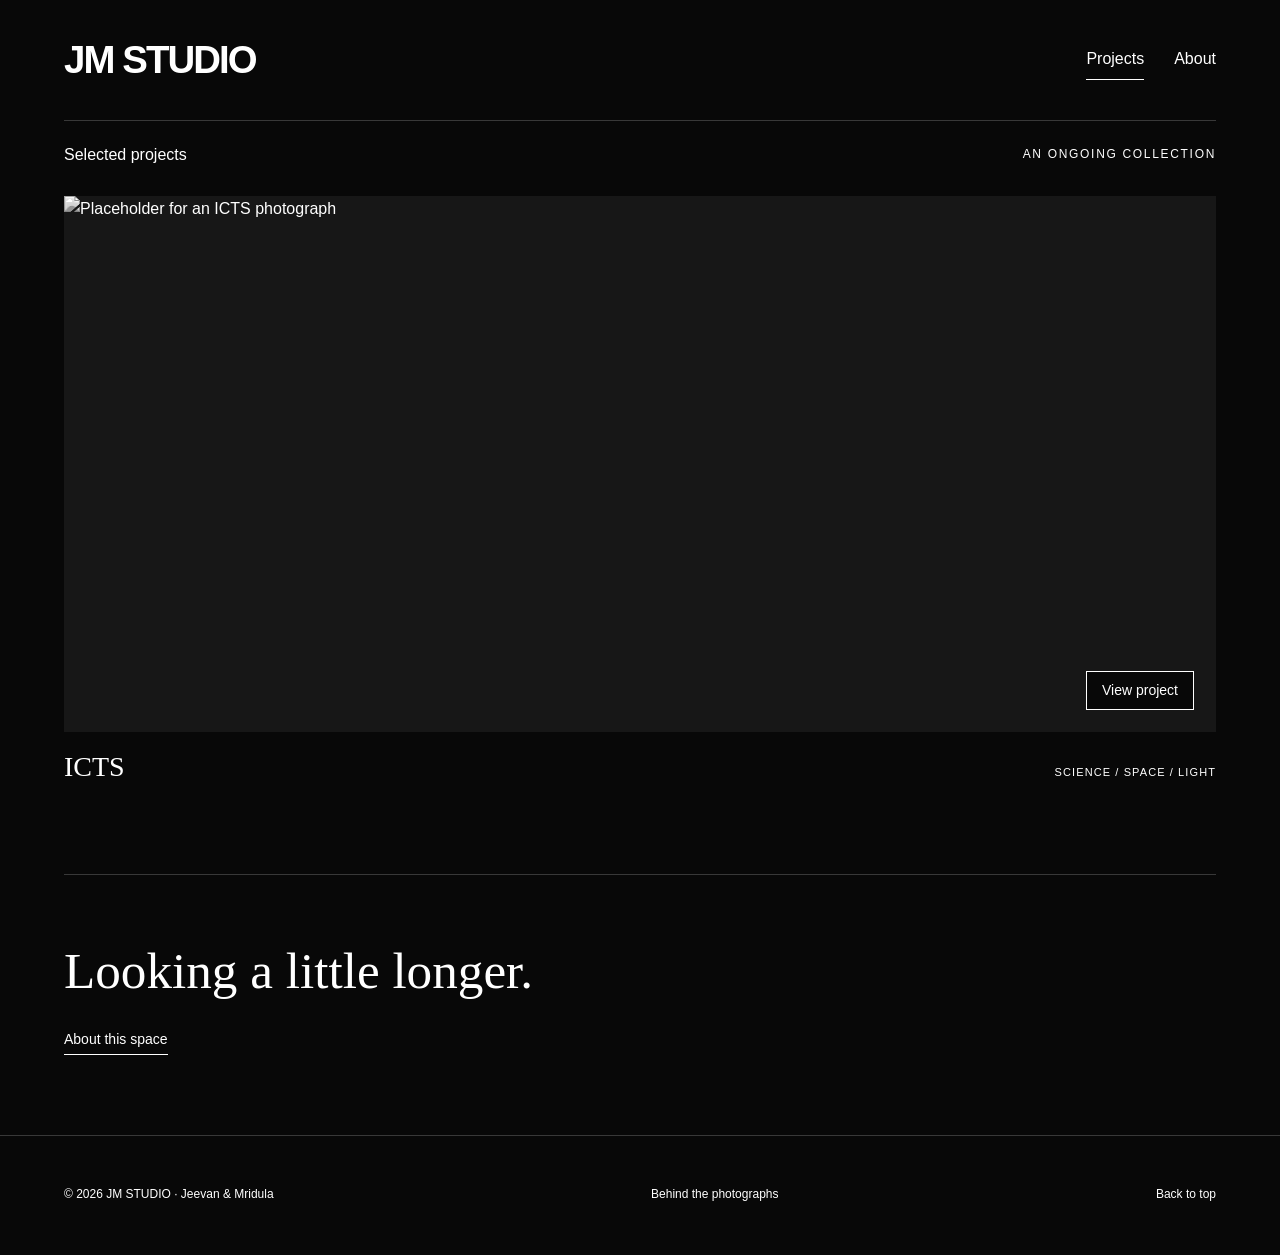
==== commit 552eca12: "fixed about" ====
--- a/index.html
+++ b/index.html
@@ -5,17 +5,18 @@
   <meta name="viewport" content="width=device-width, initial-scale=1">
   <meta name="description" content="JM STUDIO — a photography portfolio of landscapes, architecture, and the sea.">
   <meta name="color-scheme" content="dark">
-  <title>Selected projects | JM STUDIO</title><p class="eyebrow">A PHOTOGRAPHIC JOURNAL</p>
+  <title>Selected projects | JM STUDIO</title>
   <link rel="stylesheet" href="style.css">
 </head>
 <body id="top">
 <a class="skip-link" href="#main">Skip to content</a>
 <header class="site-header"><a class="brand" href="index.html" aria-label="JM STUDIO home">JM STUDIO</a><nav aria-label="Main navigation"><a href="index.html#projects" aria-current="page">Projects</a><a href="about.html">About</a></nav></header>
-<main id="main"><section class="intro"><div><h1>A way of<br><em>seeing.</em></h1></div><p class="intro-note">Light, passing places,<br>and the things we almost miss.</p></section><section id="projects" aria-labelledby="projects-title"><div class="section-heading"><h2 id="projects-title">Selected projects</h2><span>AN ONGOING COLLECTION</span></div><div class="project-grid"><article class="project-card"><a href="natural-history.html"><div class="image-wrap"><img src="images/forest.jpg" alt="Sunlight falling through a dense forest" fetchpriority="high" decoding="async"><span class="image-label">View project</span></div><div class="card-caption"><h3>Studies of natural history</h3><span>LAND / LIGHT / STILLNESS</span></div></a></article>
+<main id="main"><section id="projects" aria-labelledby="projects-title"><div class="section-heading"><h2 id="projects-title">Selected projects</h2><span>AN ONGOING COLLECTION</span></div><div class="project-grid">
+<!-- <article class="project-card"><a href="natural-history.html"><div class="image-wrap"><img src="images/forest.jpg" alt="Sunlight falling through a dense forest" fetchpriority="high" decoding="async"><span class="image-label">View project</span></div><div class="card-caption"><h3>Studies of natural history</h3><span>LAND / LIGHT / STILLNESS</span></div></a></article> -->
 <!-- <article class="project-card"><a href="passing-places.html"><div class="image-wrap"><img src="images/city.jpg" alt="Buildings layered across a city skyline" loading="lazy" decoding="async"><span class="image-label">View project</span></div><div class="card-caption"><h3>Passing places</h3><span>STREETS / STRUCTURES / SHADOWS</span></div></a></article> -->
 <!-- <article class="project-card"><a href="waterlines.html"><div class="image-wrap"><img src="images/coast.jpg" alt="An open stretch of ocean and coastline" loading="lazy" decoding="async"><span class="image-label">View project</span></div><div class="card-caption"><h3>Waterlines</h3><span>SEA / SPACE / MOVEMENT</span></div></a></article> -->
-<!-- <article class="project-card"><a href="icts.html"><div class="image-wrap"><img src="images/icts/icts-placeholder-1.svg" alt="Placeholder for an ICTS photograph" loading="lazy" decoding="async"><span class="image-label">View project</span></div><div class="card-caption"><h3>ICTS</h3><span>SCIENCE / SPACE / LIGHT</span></div></a></article> -->
+<article class="project-card"><a href="icts.html"><div class="image-wrap"><img src="images/icts/icts-placeholder-1.svg" alt="Placeholder for an ICTS photograph" loading="lazy" decoding="async"><span class="image-label">View project</span></div><div class="card-caption"><h3>ICTS</h3><span>SCIENCE / SPACE / LIGHT</span></div></a></article>
 </div></section><section class="closing"><p>Looking a little longer.</p><a class="text-link" href="about.html">About this space</a></section></main>
-<footer><span>© 2026 Jeevan Kumar Papaganti</span><a href="about.html">Behind the photographs</a><a href="#top">Back to top</a></footer>
+<footer> <span>© 2026 JM STUDIO · Jeevan &amp; Mridula</span><a href="about.html">Behind the photographs</a><a href="#top">Back to top</a></footer>
 </body>
 </html>
